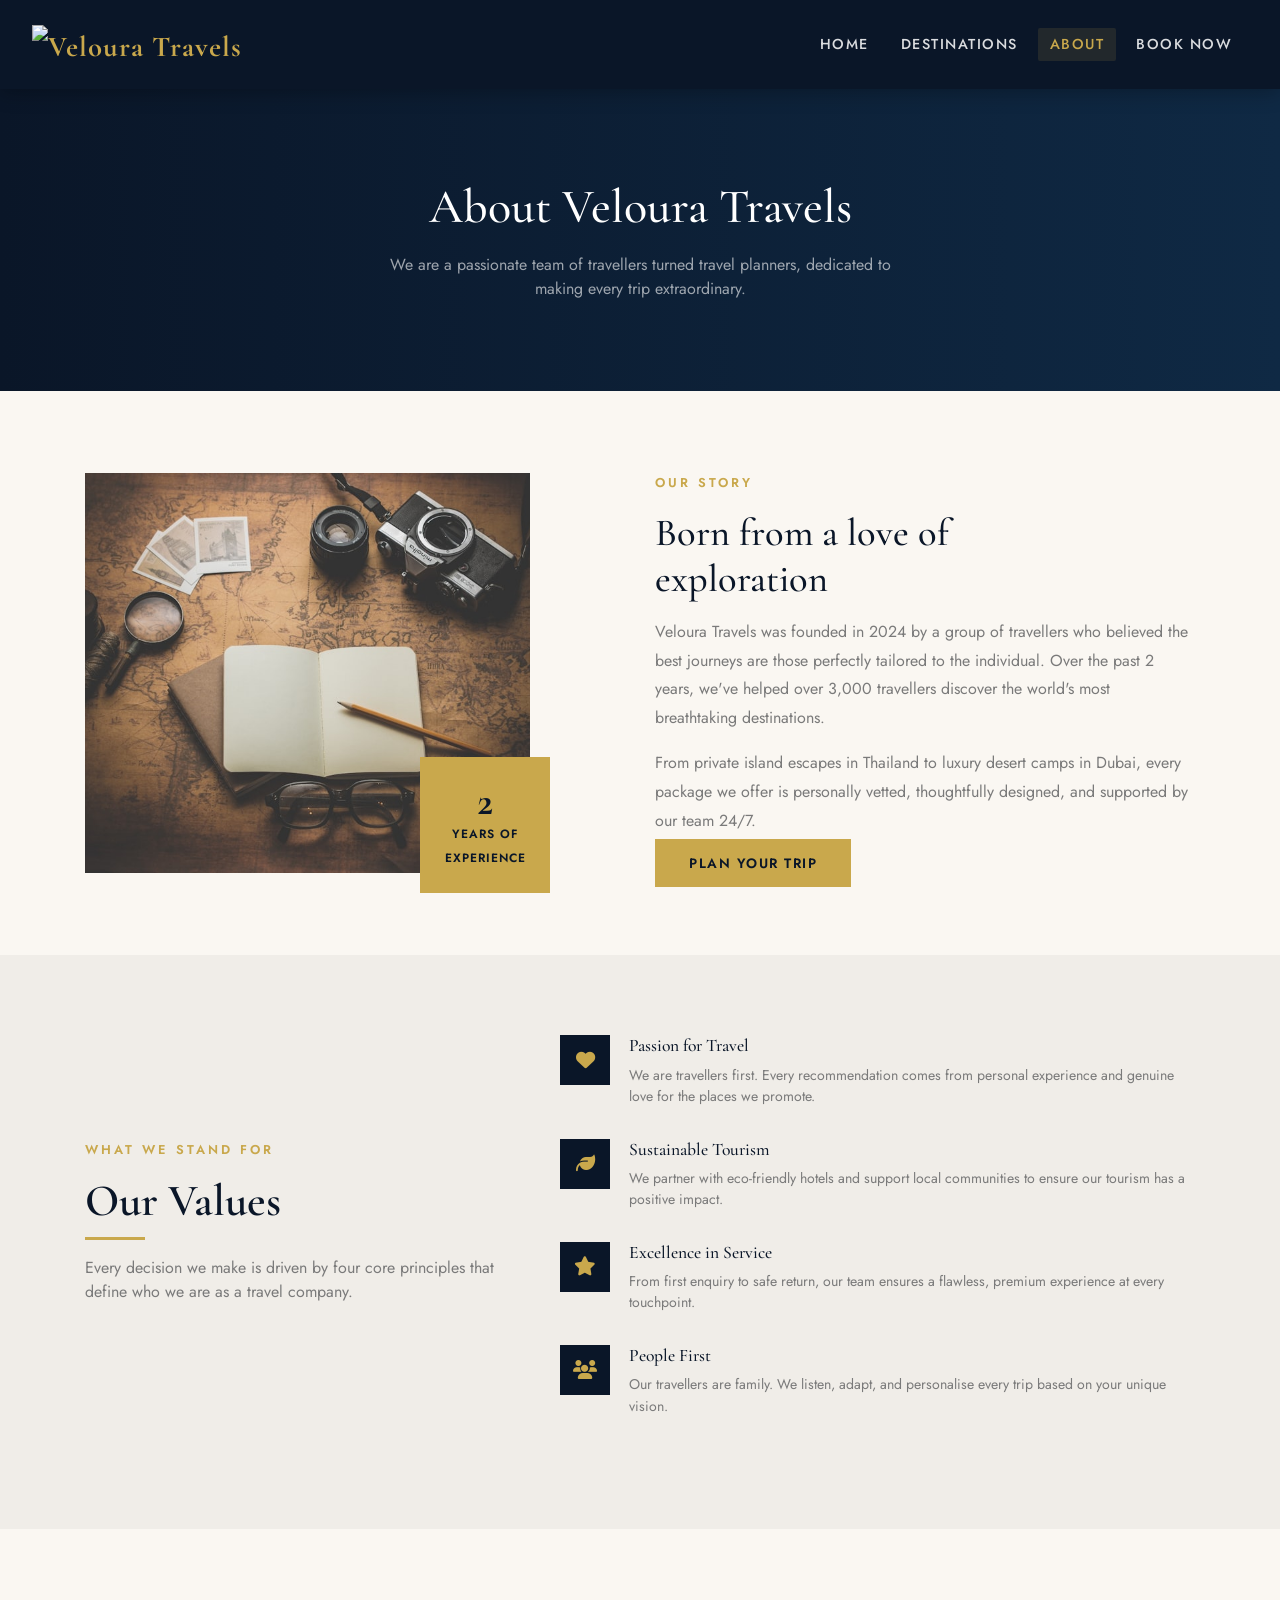
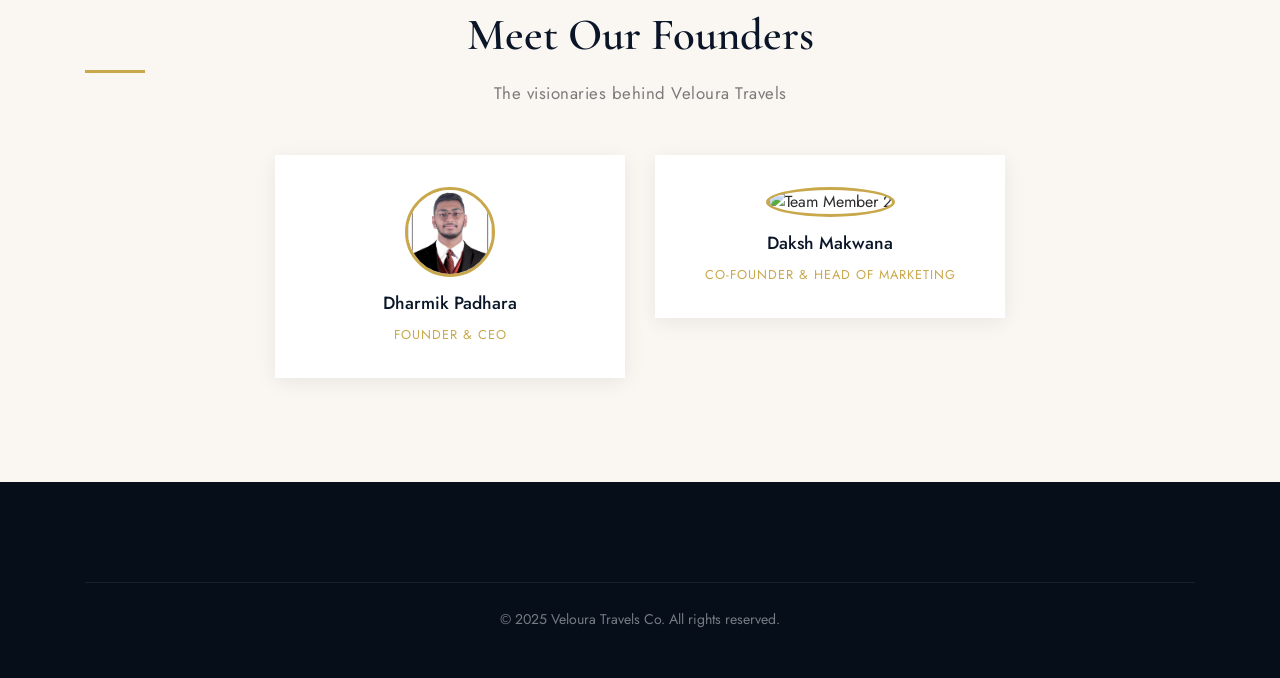
==== about.html @ 5bac32e9 "Add files via upload" ====
<!DOCTYPE html>
<html lang="en">

<head>
  <meta charset="UTF-8" />
  <meta name="viewport" content="width=device-width, initial-scale=1.0" />
  <title>About Us — Veloura Travels</title>
  <meta name="description"
    content="Learn about Veloura Travels — a passionate team of travellers turned travel planners dedicated to extraordinary journeys.">


  <link rel="stylesheet" href="https://stackpath.bootstrapcdn.com/bootstrap/4.5.2/css/bootstrap.min.css" />

  <link rel="stylesheet" href="https://cdnjs.cloudflare.com/ajax/libs/font-awesome/6.4.0/css/all.min.css" />

  <link
    href="https://fonts.googleapis.com/css2?family=Cormorant+Garamond:wght@300;400;600;700&family=Jost:wght@300;400;500;600&display=swap"
    rel="stylesheet" />

  <link rel="stylesheet" href="style.css" />
</head>

<body>

  <nav class="navbar navbar-expand-lg">
    <a class="navbar-brand" href="index.html"><img src="image/logo.png" alt="Veloura Travels" height="45"
        style="object-fit:contain;"></a>
    <button class="navbar-toggler" type="button" data-toggle="collapse" data-target="#navMenu">
      <span class="navbar-toggler-icon"></span>
    </button>
    <div class="collapse navbar-collapse" id="navMenu">
      <ul class="navbar-nav ml-auto">
        <li class="nav-item"><a class="nav-link" href="index.html">Home</a></li>
        <li class="nav-item"><a class="nav-link" href="destinations.html">Destinations</a></li>
        <li class="nav-item"><a class="nav-link active-nav" href="about.html">About</a></li>
        <li class="nav-item"><a class="nav-link" href="booknow.html">Book Now</a></li>
      </ul>
    </div>
  </nav>

  <div class="about-hero">
    <h2 class="fade-up">About Veloura Travels</h2>
    <p class="fade-up delay-1">We are a passionate team of travellers turned travel planners, dedicated to making every
      trip extraordinary.</p>
  </div>

  <section class="about-story">
    <div class="container">
      <div class="row align-items-center">
        <div class="col-md-5 mb-5 mb-md-0">
          <div class="about-img-wrap">
            <img src="image/aboutus.jpg" alt="Travel Team">
            <div class="about-img-badge">
              <strong>2</strong>
              <span>Years of Experience</span>
            </div>
          </div>
        </div>
        <div class="col-md-6 offset-md-1 about-text">
          <p class="text-uppercase" style="letter-spacing:3px;color:var(--gold);font-size:.8rem;font-weight:600;">Our
            Story</p>
          <h3>Born from a love of<br>exploration</h3>
          <p>Veloura Travels was founded in 2024 by a group of travellers who believed the best journeys are those
            perfectly
            tailored to the individual. Over the past 2 years, we've helped over 3,000 travellers discover the world's
            most breathtaking destinations.</p>
          <p>From private island escapes in Thailand to luxury desert camps in Dubai, every package we offer is
            personally vetted, thoughtfully designed, and supported by our team 24/7.</p>
          <a href="booknow.html" class="btn-gold mt-2">Plan Your Trip</a>
        </div>
      </div>
    </div>
  </section>

  <section class="about-values">
    <div class="container">
      <div class="row align-items-center">
        <div class="col-md-5 mb-4">
          <p class="text-uppercase" style="letter-spacing:3px;color:var(--gold);font-size:.8rem;font-weight:600;">What
            We Stand For</p>
          <h2 class="section-title" style="display:block;">Our Values</h2>
          <p class="mt-3" style="color:var(--muted);">Every decision we make is driven by four core principles that
            define who we are as a travel company.</p>
        </div>
        <div class="col-md-7">
          <div class="value-item">
            <div class="value-icon"><i class="fas fa-heart"></i></div>
            <div class="value-text">
              <h6>Passion for Travel</h6>
              <p>We are travellers first. Every recommendation comes from personal experience and genuine love for the
                places we promote.</p>
            </div>
          </div>
          <div class="value-item">
            <div class="value-icon"><i class="fas fa-leaf"></i></div>
            <div class="value-text">
              <h6>Sustainable Tourism</h6>
              <p>We partner with eco-friendly hotels and support local communities to ensure our tourism has a positive
                impact.</p>
            </div>
          </div>
          <div class="value-item">
            <div class="value-icon"><i class="fas fa-star"></i></div>
            <div class="value-text">
              <h6>Excellence in Service</h6>
              <p>From first enquiry to safe return, our team ensures a flawless, premium experience at every touchpoint.
              </p>
            </div>
          </div>
          <div class="value-item">
            <div class="value-icon"><i class="fas fa-users"></i></div>
            <div class="value-text">
              <h6>People First</h6>
              <p>Our travellers are family. We listen, adapt, and personalise every trip based on your unique vision.
              </p>
            </div>
          </div>
        </div>
      </div>
    </div>
  </section>

  <section class="team-section">
    <div class="container">
      <div class="text-center mb-5">
        <h2 class="section-title" style="display:block;">Meet Our Founders</h2>
        <p class="section-subtitle">The visionaries behind Veloura Travels</p>
      </div>
      <div class="row justify-content-center">
        <div class="col-md-4 col-sm-6 mb-4">
          <div class="team-card">
            <img src="image/team-1.jpeg" alt="Team Member 1">
            <h6>Dharmik Padhara</h6>
            <small>Founder & CEO</small>
          </div>
        </div>
        <div class="col-md-4 col-sm-6 mb-4">
          <div class="team-card">
            <img src="image/team-2.jpg" alt="Team Member 2">
            <h6>Daksh Makwana</h6>
            <small>Co-Founder & Head of Marketing</small>
          </div>
        </div>
      </div>
    </div>
  </section>

  <footer>
    <div class="container">
      <div class="footer-bottom text-center">
        <p>© 2025 Veloura Travels Co. All rights reserved.</p>
      </div>
    </div>
  </footer>

  <script src="https://cdn.jsdelivr.net/npm/jquery@3.6.0/dist/jquery.min.js"></script>
  <script src="https://cdn.jsdelivr.net/npm/popper.js@1.16.1/dist/umd/popper.min.js"></script>
  <script src="https://cdn.jsdelivr.net/npm/bootstrap@4.6.2/dist/js/bootstrap.min.js"></script>
  <script src="script.js"></script>

</body>

</html>
---- style.css ----
:root {
  --navy: #0a1628;
  --gold: #c9a84c;
  --gold2: #e8c96a;
  --cream: #faf7f2;
  --teal: #1a7f8e;
  --light: #f0ede8;
  --text: #2c2c2c;
  --muted: #7a7a7a;
}

* {
  margin: 0;
  padding: 0;
  box-sizing: border-box;
}

body {
  font-family: 'Jost', sans-serif;
  background: var(--cream);
  color: var(--text);
}

h1,
h2,
h3,
h4,
h5 {
  font-family: 'Cormorant Garamond', serif;
}

.navbar {
  background: var(--navy) !important;
  padding: 1rem 2rem;
  position: sticky;
  top: 0;
  z-index: 1000;
  box-shadow: 0 2px 20px rgba(0, 0, 0, 0.3);
}

.navbar-brand {
  font-family: 'Cormorant Garamond', serif;
  font-size: 1.8rem;
  font-weight: 700;
  color: var(--gold) !important;
  letter-spacing: 1px;
}

.navbar-brand span {
  color: #fff;
}

.nav-link {
  color: rgba(255, 255, 255, 0.85) !important;
  font-size: 0.9rem;
  letter-spacing: 1.5px;
  text-transform: uppercase;
  font-weight: 500;
  margin: 0 4px;
  padding: 6px 12px !important;
  border-radius: 2px;
  transition: all 0.3s;
  cursor: pointer;
}

.nav-link:hover,
.nav-link.active-nav {
  color: var(--gold) !important;
  background: rgba(201, 168, 76, 0.12);
}

.navbar-toggler {
  border-color: var(--gold);
}

.navbar-toggler-icon {
  background-image: url("data:image/svg+xml,%3csvg xmlns='http://www.w3.org/2000/svg' width='30' height='30' viewBox='0 0 30 30'%3e%3cpath stroke='rgba%28201%2C168%2C76%2C1%29' stroke-linecap='round' stroke-miterlimit='10' stroke-width='2' d='M4 7h22M4 15h22M4 23h22'/%3e%3c/svg%3e");
}

.section-title {
  font-size: 2.8rem;
  font-weight: 600;
  color: var(--navy);
  position: relative;
  display: inline-block;
  margin-bottom: 0.5rem;
}

.section-title::after {
  content: '';
  display: block;
  width: 60px;
  height: 3px;
  background: var(--gold);
  margin-top: 8px;
}

.section-subtitle {
  color: var(--muted);
  font-size: 1.05rem;
  letter-spacing: 0.5px;
  margin-bottom: 2.5rem;
}

#heroCarousel .carousel-item {
  height: 92vh;
  min-height: 520px;
  position: relative;
}

#heroCarousel .carousel-item img {
  width: 100%;
  height: 100%;
  object-fit: cover;
  filter: brightness(0.55);
}

.carousel-caption-custom {
  position: absolute;
  top: 50%;
  left: 50%;
  transform: translate(-50%, -50%);
  text-align: center;
  width: 90%;
}

.carousel-caption-custom .badge-label {
  display: inline-block;
  background: var(--gold);
  color: var(--navy);
  font-size: 0.75rem;
  letter-spacing: 3px;
  text-transform: uppercase;
  font-weight: 600;
  padding: 5px 18px;
  margin-bottom: 1.2rem;
  font-family: 'Jost', sans-serif;
}

.carousel-caption-custom h1 {
  font-size: clamp(2.5rem, 6vw, 5rem);
  color: #fff;
  font-weight: 700;
  line-height: 1.1;
  text-shadow: 0 2px 30px rgba(0, 0, 0, 0.4);
  margin-bottom: 1rem;
}

.carousel-caption-custom p {
  color: rgba(255, 255, 255, 0.88);
  font-size: 1.15rem;
  margin-bottom: 2rem;
  font-weight: 300;
}

.btn-gold {
  background: var(--gold);
  color: var(--navy);
  font-weight: 600;
  letter-spacing: 1.5px;
  text-transform: uppercase;
  font-size: 0.85rem;
  padding: 12px 32px;
  border: 2px solid var(--gold);
  border-radius: 0;
  transition: all 0.3s;
  font-family: 'Jost', sans-serif;
}

.btn-gold:hover {
  background: transparent;
  color: var(--gold);
}

.btn-outline-gold {
  background: transparent;
  color: var(--gold);
  font-weight: 600;
  letter-spacing: 1.5px;
  text-transform: uppercase;
  font-size: 0.85rem;
  padding: 12px 32px;
  border: 2px solid var(--gold);
  border-radius: 0;
  transition: all 0.3s;
  font-family: 'Jost', sans-serif;
}

.btn-outline-gold:hover {
  background: var(--gold);
  color: var(--navy);
}

.carousel-control-prev-icon,
.carousel-control-next-icon {
  filter: none;
  background-color: rgba(201, 168, 76, 0.7);
  border-radius: 50%;
  padding: 18px;
  background-size: 50%;
}

.stats-bar {
  background: var(--navy);
  padding: 1.5rem 0;
}

.stat-item {
  text-align: center;
  color: #fff;
  border-right: 1px solid rgba(255, 255, 255, 0.12);
  padding: 0.5rem 0;
}

.stat-item:last-child {
  border-right: none;
}

.stat-number {
  font-family: 'Cormorant Garamond', serif;
  font-size: 2.2rem;
  font-weight: 700;
  color: var(--gold);
  display: block;
}

.stat-label {
  font-size: 0.78rem;
  text-transform: uppercase;
  letter-spacing: 2px;
  color: rgba(255, 255, 255, 0.6);
}

.home-packages {
  background: var(--cream);
  padding: 80px 0;
}

.pkg-card {
  background: #fff;
  border: none;
  border-radius: 0;
  overflow: hidden;
  box-shadow: 0 4px 20px rgba(0, 0, 0, 0.08);
  transition: transform 0.3s, box-shadow 0.3s;
  height: 100%;
}

.pkg-card:hover {
  transform: translateY(-6px);
  box-shadow: 0 12px 40px rgba(0, 0, 0, 0.15);
}

.pkg-card-img-wrap {
  position: relative;
  overflow: hidden;
  height: 220px;
}

.pkg-card-img-wrap img {
  width: 100%;
  height: 100%;
  object-fit: cover;
  transition: transform 0.5s;
}

.pkg-card:hover .pkg-card-img-wrap img {
  transform: scale(1.08);
}

.pkg-region-badge {
  position: absolute;
  top: 14px;
  left: 14px;
  background: var(--gold);
  color: var(--navy);
  font-size: 0.7rem;
  letter-spacing: 2px;
  text-transform: uppercase;
  font-weight: 700;
  padding: 4px 12px;
  font-family: 'Jost', sans-serif;
}

.pkg-card-body {
  padding: 1.4rem 1.5rem;
}

.pkg-card-body h5 {
  font-size: 1.4rem;
  font-weight: 600;
  color: var(--navy);
  margin-bottom: 0.4rem;
}

.pkg-card-body p {
  font-size: 0.88rem;
  color: var(--muted);
  line-height: 1.6;
  margin-bottom: 1rem;
}

.pkg-price {
  font-family: 'Cormorant Garamond', serif;
  font-size: 1.6rem;
  font-weight: 700;
  color: var(--teal);
}

.pkg-price small {
  font-size: 0.8rem;
  color: var(--muted);
  font-family: 'Jost', sans-serif;
  font-weight: 400;
}

.btn-pkg {
  background: var(--navy);
  color: #fff;
  font-size: 0.78rem;
  letter-spacing: 1.5px;
  text-transform: uppercase;
  font-weight: 600;
  padding: 9px 20px;
  border: none;
  border-radius: 0;
  cursor: pointer;
  transition: background 0.3s;
  font-family: 'Jost', sans-serif;
}

.btn-pkg:hover {
  background: var(--gold);
  color: var(--navy);
}

.why-us {
  background: var(--navy);
  padding: 80px 0;
}

.why-card {
  text-align: center;
  padding: 2.5rem 1.5rem;
  border: 1px solid rgba(201, 168, 76, 0.2);
  transition: all 0.3s;
  height: 100%;
}

.why-card:hover {
  border-color: var(--gold);
  background: rgba(201, 168, 76, 0.06);
}

.why-icon {
  width: 64px;
  height: 64px;
  background: rgba(201, 168, 76, 0.15);
  border-radius: 50%;
  display: flex;
  align-items: center;
  justify-content: center;
  margin: 0 auto 1.2rem;
  font-size: 1.5rem;
  color: var(--gold);
}

.why-card h5 {
  font-size: 1.2rem;
  color: #fff;
  margin-bottom: 0.6rem;
}

.why-card p {
  font-size: 0.88rem;
  color: rgba(255, 255, 255, 0.55);
  line-height: 1.7;
}

.testimonials {
  background: var(--light);
  padding: 80px 0;
}

.testimonial-card {
  background: #fff;
  padding: 2rem;
  position: relative;
  box-shadow: 0 4px 20px rgba(0, 0, 0, 0.07);
}

.testimonial-card::before {
  content: '"';
  font-family: 'Cormorant Garamond', serif;
  font-size: 6rem;
  color: var(--gold);
  line-height: 0;
  position: absolute;
  top: 2.5rem;
  left: 1.5rem;
  opacity: 0.3;
}

.testimonial-card p {
  font-size: 0.95rem;
  color: var(--text);
  line-height: 1.8;
  font-style: italic;
  margin-bottom: 1.2rem;
}

.testi-author {
  font-weight: 600;
  color: var(--navy);
}

.testi-loc {
  font-size: 0.82rem;
  color: var(--muted);
}

.stars {
  color: var(--gold);
  font-size: 0.85rem;
  margin-bottom: 0.8rem;
}

/* Review Form */
.review-form-card {
  background: #fff;
  padding: 2.5rem;
  box-shadow: 0 4px 30px rgba(0, 0, 0, 0.1);
  border-top: 3px solid var(--gold);
}

.review-form-card h4 {
  font-size: 1.8rem;
  color: var(--navy);
  margin-bottom: 0.3rem;
}

.review-form-card > .text-center > p {
  color: var(--muted);
  font-size: 0.95rem;
}

.review-form-icon {
  width: 56px;
  height: 56px;
  background: rgba(201, 168, 76, 0.12);
  border-radius: 50%;
  display: flex;
  align-items: center;
  justify-content: center;
  margin: 0 auto 1rem;
  font-size: 1.3rem;
  color: var(--gold);
}

.star-rating {
  display: flex;
  gap: 6px;
}

.star-btn {
  font-size: 1.8rem;
  color: #ddd;
  cursor: pointer;
  transition: color 0.2s, transform 0.15s;
  line-height: 1;
}

.star-btn:hover,
.star-btn.hovered {
  color: var(--gold2);
  transform: scale(1.15);
}

.star-btn.active {
  color: var(--gold);
}

.review-success {
  display: none;
  background: #d4edda;
  border: 1px solid #c3e6cb;
  padding: 1rem 1.5rem;
  color: #155724;
  font-size: 0.95rem;
  margin-top: 1rem;
}

.dest-page {
  background: var(--cream);
  min-height: 80vh;
}

.dest-hero {
  background: linear-gradient(135deg, var(--navy) 0%, #1a3a5c 100%);
  padding: 80px 0 50px;
  text-align: center;
}

.dest-hero h2 {
  font-size: 3.2rem;
  color: #fff;
  margin-bottom: 0.5rem;
}

.dest-hero p {
  color: rgba(255, 255, 255, 0.65);
  font-size: 1rem;
}

.filter-bar {
  background: #fff;
  padding: 1.2rem 0;
  border-bottom: 1px solid #e8e4de;
  position: sticky;
  top: 70px;
  z-index: 900;
  box-shadow: 0 2px 10px rgba(0, 0, 0, 0.05);
}

.filter-btn {
  background: transparent;
  border: 2px solid #ddd;
  color: var(--text);
  font-size: 0.8rem;
  letter-spacing: 1.5px;
  text-transform: uppercase;
  font-weight: 600;
  padding: 8px 20px;
  border-radius: 0;
  margin: 4px;
  cursor: pointer;
  transition: all 0.25s;
  font-family: 'Jost', sans-serif;
}

.filter-btn:hover,
.filter-btn.active {
  background: var(--navy);
  border-color: var(--navy);
  color: var(--gold);
}

.dest-grid {
  padding: 60px 0;
}

.pkg-modal-overlay {
  display: none;
  position: fixed;
  inset: 0;
  background: rgba(10, 22, 40, 0.85);
  z-index: 2000;
  align-items: center;
  justify-content: center;
}

.pkg-modal-overlay.open {
  display: flex;
}

.pkg-modal {
  background: #fff;
  width: 90%;
  max-width: 600px;
  max-height: 90vh;
  overflow-y: auto;
  position: relative;
  animation: modalIn 0.3s ease;
}

@keyframes modalIn {
  from {
    opacity: 0;
    transform: translateY(30px);
  }

  to {
    opacity: 1;
    transform: translateY(0);
  }
}

.pkg-modal img {
  width: 100%;
  height: 260px;
  object-fit: cover;
}

.pkg-modal-body {
  padding: 2rem;
}

.pkg-modal-body h3 {
  font-size: 2rem;
  color: var(--navy);
  margin-bottom: 0.3rem;
}

.pkg-modal-close {
  position: absolute;
  top: 14px;
  right: 18px;
  background: rgba(0, 0, 0, 0.5);
  color: #fff;
  border: none;
  width: 34px;
  height: 34px;
  border-radius: 50%;
  font-size: 1.1rem;
  cursor: pointer;
  display: flex;
  align-items: center;
  justify-content: center;
}

.modal-detail-row {
  display: flex;
  gap: 1.5rem;
  margin: 1rem 0;
  flex-wrap: wrap;
}

.modal-detail {
  display: flex;
  align-items: center;
  gap: 8px;
  font-size: 0.9rem;
  color: var(--muted);
}

.modal-detail i {
  color: var(--gold);
}

.modal-includes {
  margin-top: 1.2rem;
}

.modal-includes h6 {
  color: var(--navy);
  font-family: 'Cormorant Garamond', serif;
  font-size: 1.1rem;
  margin-bottom: 0.5rem;
}

.modal-includes li {
  font-size: 0.88rem;
  color: var(--text);
  margin-bottom: 4px;
}

.modal-includes li::before {
  content: '✓ ';
  color: var(--gold);
  font-weight: 700;
}

.about-hero {
  background: linear-gradient(to right, var(--navy), #0f2944);
  padding: 90px 0;
  text-align: center;
}

.about-hero h2 {
  font-size: 3rem;
  color: #fff;
}

.about-hero p {
  color: rgba(255, 255, 255, 0.6);
  max-width: 540px;
  margin: 1rem auto 0;
}

.about-story {
  padding: 80px 0;
  background: var(--cream);
}

.about-img-wrap {
  position: relative;
}

.about-img-wrap img {
  width: 100%;
  height: 400px;
  object-fit: cover;
}

.about-img-badge {
  position: absolute;
  bottom: -20px;
  right: -20px;
  background: var(--gold);
  color: var(--navy);
  padding: 1.5rem;
  text-align: center;
  width: 130px;
}

.about-img-badge strong {
  font-family: 'Cormorant Garamond', serif;
  font-size: 2.5rem;
  display: block;
  line-height: 1;
}

.about-img-badge span {
  font-size: 0.75rem;
  text-transform: uppercase;
  letter-spacing: 1px;
  font-weight: 600;
}

.about-text h3 {
  font-size: 2.4rem;
  color: var(--navy);
  margin-bottom: 1rem;
}

.about-text p {
  color: var(--muted);
  line-height: 1.8;
  margin-bottom: 1rem;
}

.about-values {
  background: var(--light);
  padding: 80px 0;
}

.value-item {
  display: flex;
  gap: 1.2rem;
  margin-bottom: 2rem;
}

.value-icon {
  width: 50px;
  height: 50px;
  min-width: 50px;
  background: var(--navy);
  color: var(--gold);
  display: flex;
  align-items: center;
  justify-content: center;
  font-size: 1.2rem;
}

.value-text h6 {
  color: var(--navy);
  font-family: 'Cormorant Garamond', serif;
  font-size: 1.1rem;
}

.value-text p {
  font-size: 0.88rem;
  color: var(--muted);
  margin: 0;
}

.team-section {
  background: var(--cream);
  padding: 80px 0;
}

.team-card {
  text-align: center;
  background: #fff;
  padding: 2rem 1.5rem;
  box-shadow: 0 4px 20px rgba(0, 0, 0, 0.07);
}

.team-card img {
  width: 90px;
  height: 90px;
  border-radius: 50%;
  object-fit: cover;
  border: 3px solid var(--gold);
  margin-bottom: 1rem;
}

.team-card h6 {
  font-size: 1.1rem;
  color: var(--navy);
}

.team-card small {
  color: var(--gold);
  font-size: 0.8rem;
  text-transform: uppercase;
  letter-spacing: 1px;
}

.contact-hero {
  background: linear-gradient(135deg, #0f2944, var(--navy));
  padding: 80px 0;
  text-align: center;
}

.contact-hero h2 {
  font-size: 3rem;
  color: #fff;
}

.contact-hero p {
  color: rgba(255, 255, 255, 0.6);
}

.contact-section {
  padding: 80px 0;
  background: var(--cream);
}

.contact-info-card {
  background: var(--navy);
  padding: 2.5rem;
  height: 100%;
  color: #fff;
}

.contact-info-card h4 {
  font-size: 1.8rem;
  color: var(--gold);
  margin-bottom: 1.5rem;
}

.contact-info-item {
  display: flex;
  gap: 1rem;
  margin-bottom: 1.5rem;
  align-items: flex-start;
}

.contact-info-item i {
  color: var(--gold);
  font-size: 1.2rem;
  margin-top: 3px;
}

.contact-info-item strong {
  display: block;
  font-size: 0.95rem;
}

.contact-info-item span {
  font-size: 0.85rem;
  color: rgba(255, 255, 255, 0.6);
}

.booking-form {
  background: #fff;
  padding: 2.5rem;
  box-shadow: 0 4px 30px rgba(0, 0, 0, 0.1);
}

.booking-form h4 {
  font-size: 1.8rem;
  color: var(--navy);
  margin-bottom: 1.5rem;
}

.form-control {
  border: 1px solid #ebc7c7;
  border-radius: 0 !important;
  padding: 12px 14px;
  font-size: 0.9rem;
  font-family: 'Jost', sans-serif;
  transition: border-color 0.2s;
  color: #2c2c2c !important;
  background-color: #ffffff !important;
  -webkit-text-fill-color: #2c2c2c !important;
}

.form-control:focus {
  border-color: var(--gold);
  box-shadow: 0 0 0 2px rgba(201, 168, 76, 0.15);
}

select.form-control {
  color: #2c2c2c !important;
  background-color: #ffffff !important;
  -webkit-text-fill-color: #2c2c2c !important;
  height: 48px;
}

select.form-control option {
  color: #2c2c2c !important;
  background-color: #ffffff !important;
  -webkit-text-fill-color: #2c2c2c !important;
}

select.form-control option:disabled,
select.form-control option[value=""] {
  color: #7a7a7a !important;
  -webkit-text-fill-color: #7a7a7a !important;
}

.form-label {
  font-size: 0.78rem;
  text-transform: uppercase;
  letter-spacing: 1.5px;
  font-weight: 600;
  color: var(--navy);
  margin-bottom: 5px;
}

.field-error {
  font-size: 0.78rem;
  color: #dc3545;
  margin-top: 4px;
  display: none;
}

.form-control.error {
  border-color: #dc3545 !important;
}

.form-success {
  display: none;
  background: #d4edda;
  border: 1px solid #c3e6cb;
  padding: 1rem 1.5rem;
  color: #155724;
  font-size: 0.95rem;
  margin-top: 1rem;
}

.map-section {
  background: var(--light);
  padding: 60px 0;
}

.map-embed {
  width: 100%;
  height: 320px;
  border: none;
  filter: grayscale(20%);
}

footer {
  background: #060e1a;
  padding: 60px 0 30px;
}

.footer-brand {
  font-family: 'Cormorant Garamond', serif;
  font-size: 2rem;
  color: var(--gold);
}

.footer-brand span {
  color: #fff;
}

footer p {
  color: rgba(255, 255, 255, 0.45);
  font-size: 0.88rem;
  line-height: 1.8;
}

.footer-heading {
  color: var(--gold);
  font-size: 0.8rem;
  letter-spacing: 2.5px;
  text-transform: uppercase;
  margin-bottom: 1.2rem;
  font-weight: 600;
}

.footer-links {
  list-style: none;
  padding: 0;
}

.footer-links li {
  margin-bottom: 0.5rem;
}

.footer-links a {
  color: rgba(255, 255, 255, 0.5);
  text-decoration: none;
  font-size: 0.88rem;
  transition: color 0.2s;
  cursor: pointer;
}

.footer-links a:hover {
  color: var(--gold);
}

.footer-socials a {
  display: inline-flex;
  align-items: center;
  justify-content: center;
  width: 36px;
  height: 36px;
  border: 1px solid rgba(201, 168, 76, 0.3);
  color: rgba(255, 255, 255, 0.6);
  border-radius: 50%;
  font-size: 0.85rem;
  margin-right: 8px;
  transition: all 0.3s;
  text-decoration: none;
}

.footer-socials a:hover {
  background: var(--gold);
  border-color: var(--gold);
  color: var(--navy);
}

.footer-bottom {
  border-top: 1px solid rgba(255, 255, 255, 0.08);
  padding-top: 1.5rem;
  margin-top: 2.5rem;
  color: rgba(255, 255, 255, 0.3);
  font-size: 0.82rem;
}

@keyframes fadeUp {
  from {
    opacity: 0;
    transform: translateY(24px);
  }

  to {
    opacity: 1;
    transform: translateY(0);
  }
}

.fade-up {
  animation: fadeUp 0.7s ease both;
}

.delay-1 {
  animation-delay: 0.15s;
}

.delay-2 {
  animation-delay: 0.3s;
}

.delay-3 {
  animation-delay: 0.45s;
}

@media (max-width: 768px) {
  .section-title {
    font-size: 2rem;
  }

  .carousel-caption-custom h1 {
    font-size: 2.2rem;
  }

  .about-img-badge {
    right: 0;
    bottom: 0;
  }

  .stat-item {
    border-right: none;
    border-bottom: 1px solid rgba(255, 255, 255, 0.12);
  }
}
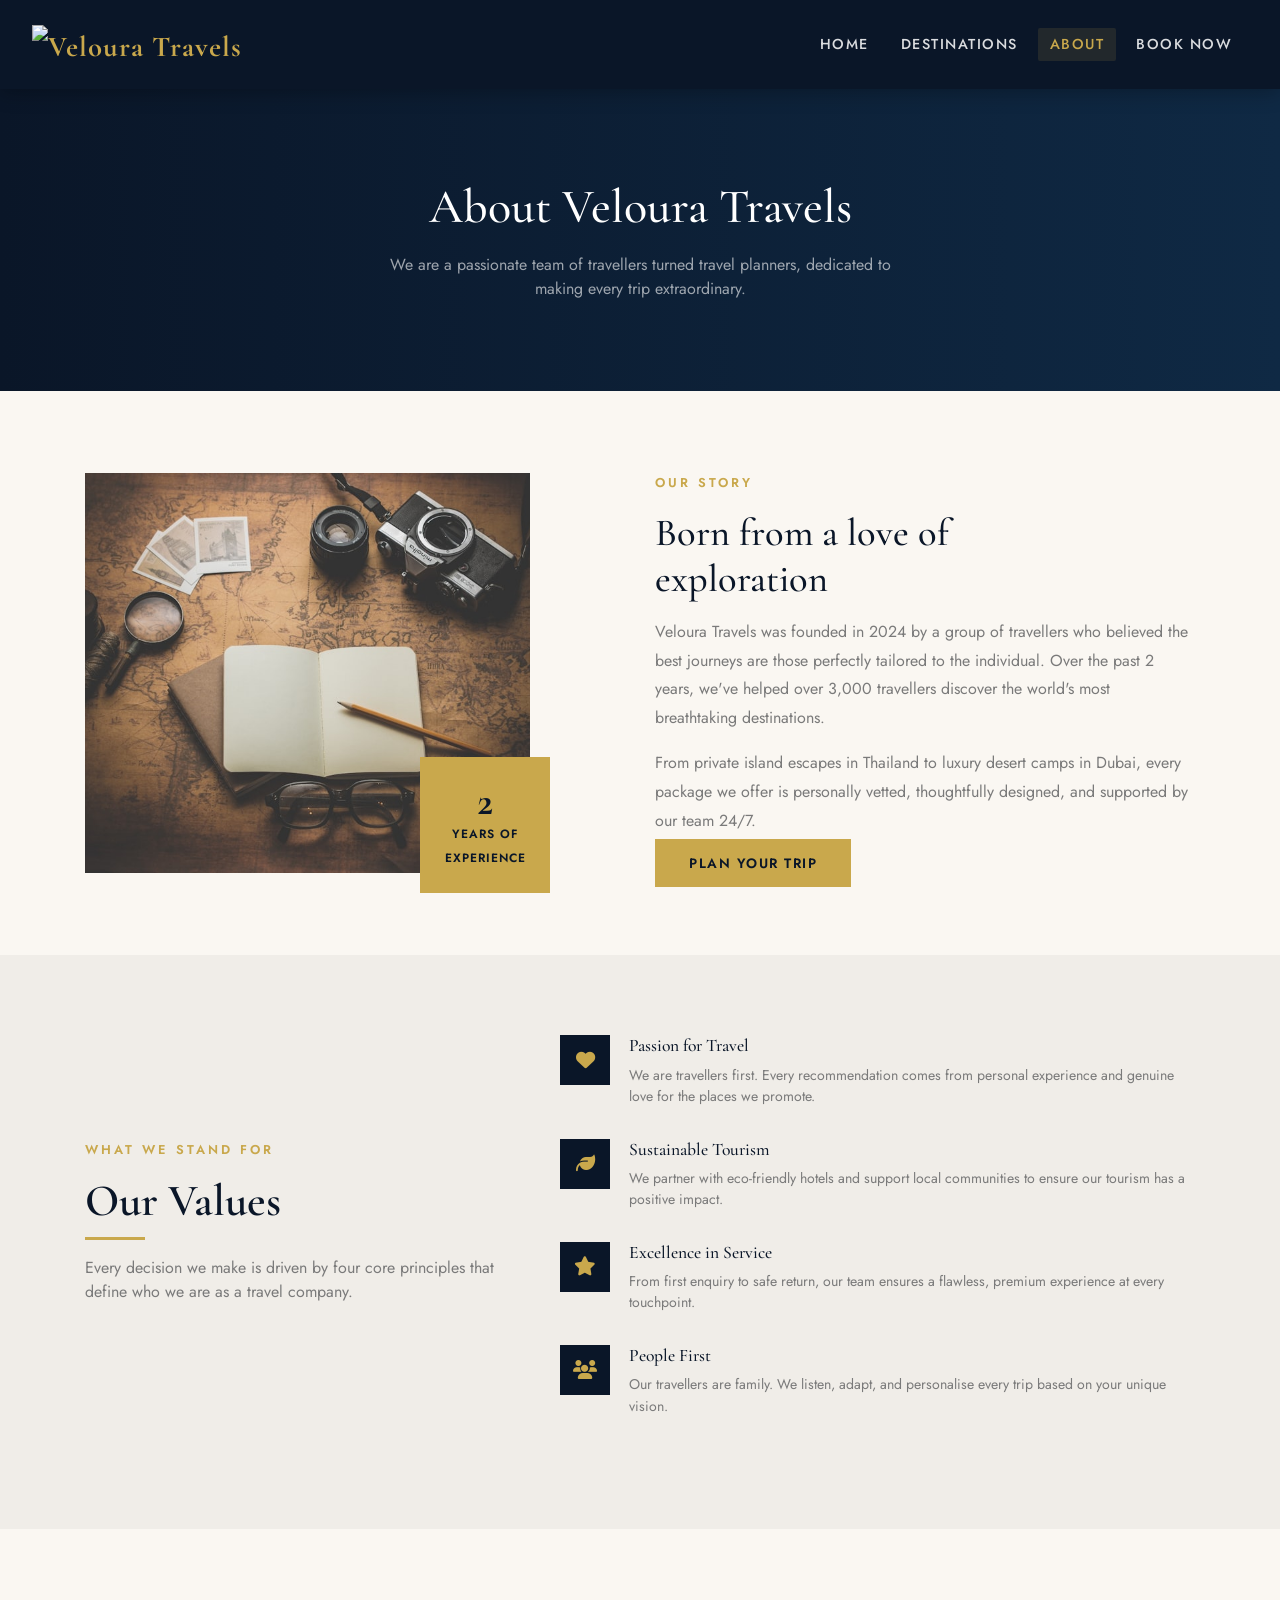
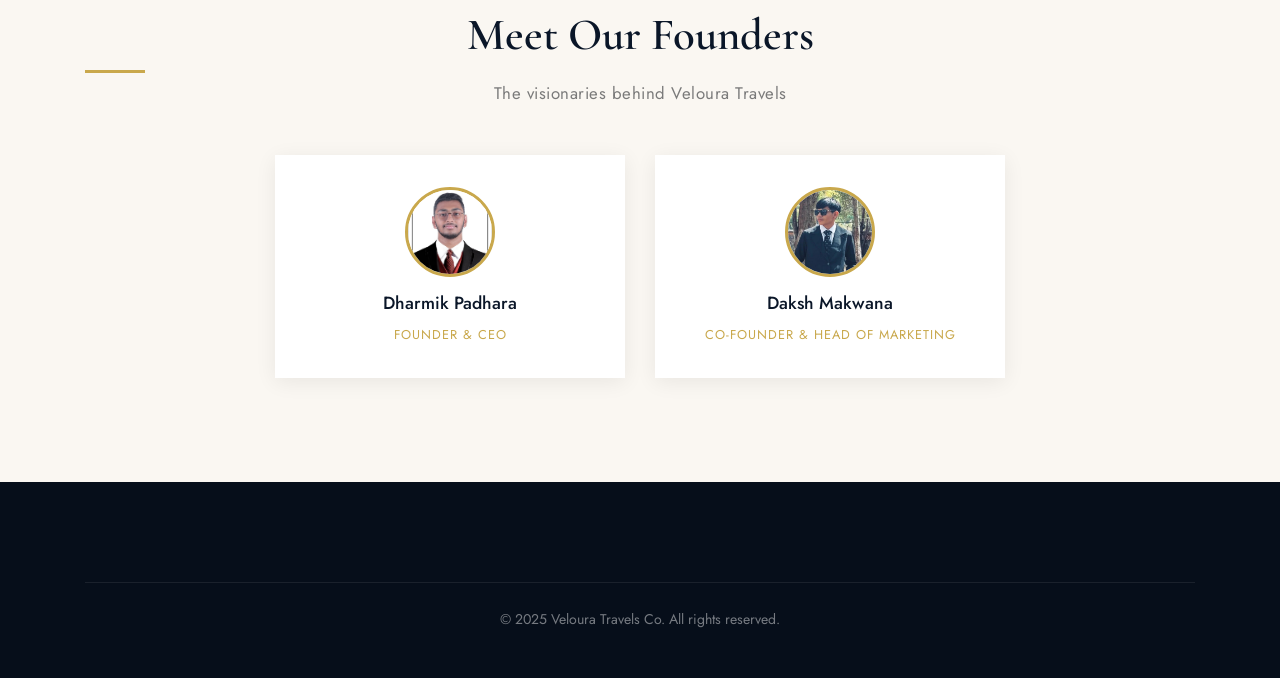
==== commit c9bb572a: "Change image format" ====
--- a/about.html
+++ b/about.html
@@ -136,7 +136,7 @@
         </div>
         <div class="col-md-4 col-sm-6 mb-4">
           <div class="team-card">
-            <img src="image/team-2.jpg" alt="Team Member 2">
+            <img src="image/team-2.jpeg" alt="Team Member 2">
             <h6>Daksh Makwana</h6>
             <small>Co-Founder & Head of Marketing</small>
           </div>
@@ -160,4 +160,4 @@
 
 </body>
 
-</html>+</html>
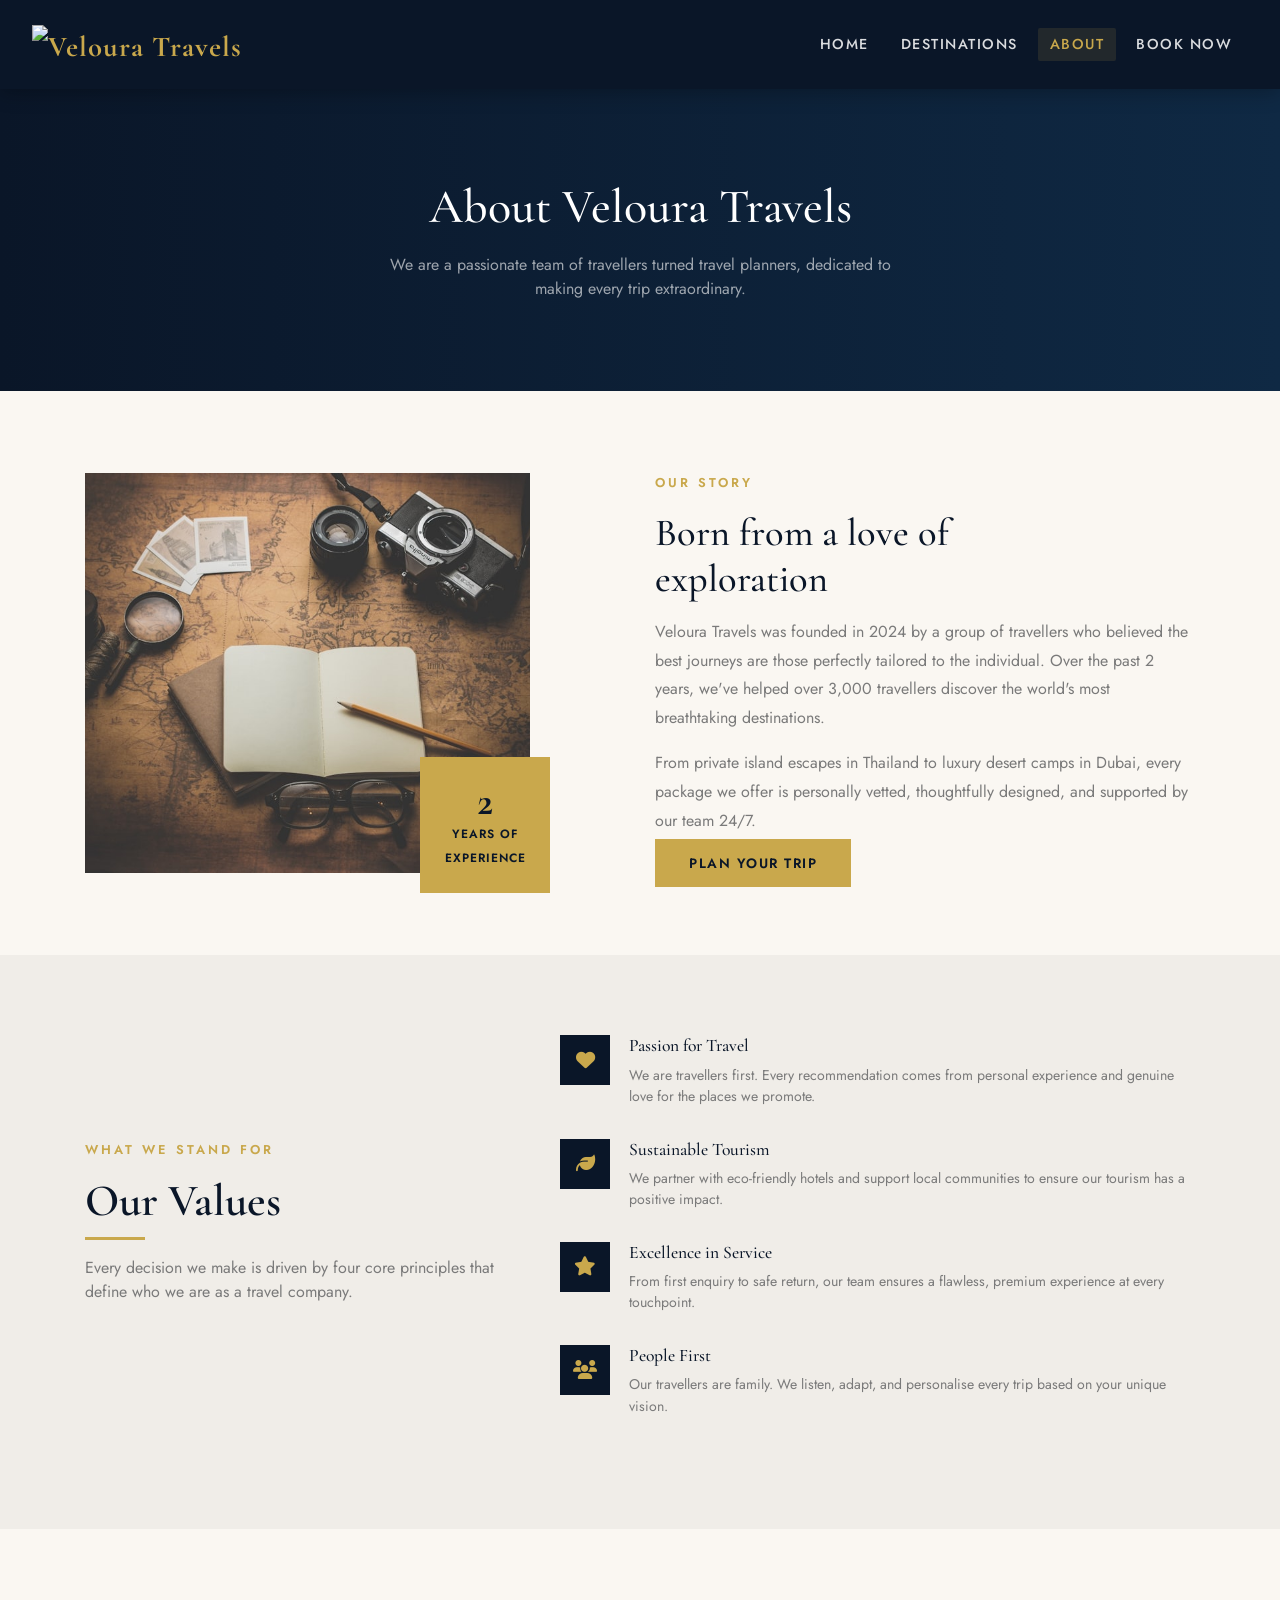
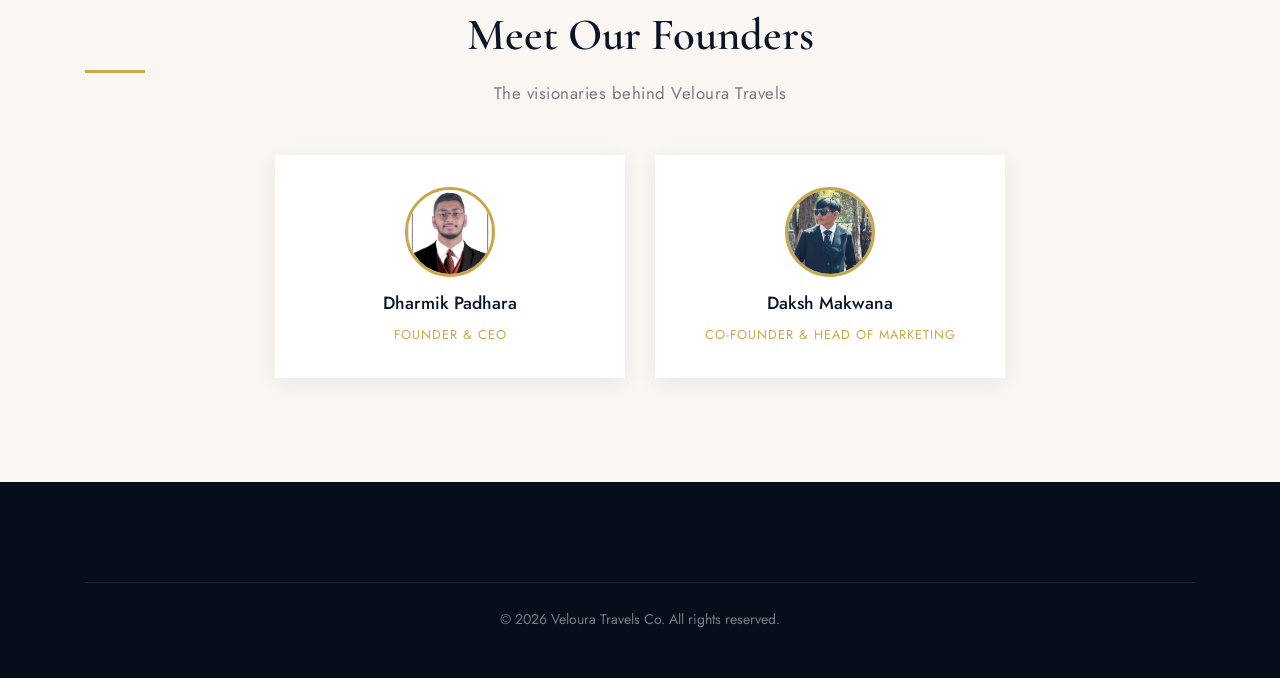
==== commit c1fe41e8: "Update copyright year in footer to 2026" ====
--- a/about.html
+++ b/about.html
@@ -148,7 +148,7 @@
   <footer>
     <div class="container">
       <div class="footer-bottom text-center">
-        <p>© 2025 Veloura Travels Co. All rights reserved.</p>
+        <p>© 2026 Veloura Travels Co. All rights reserved.</p>
       </div>
     </div>
   </footer>
